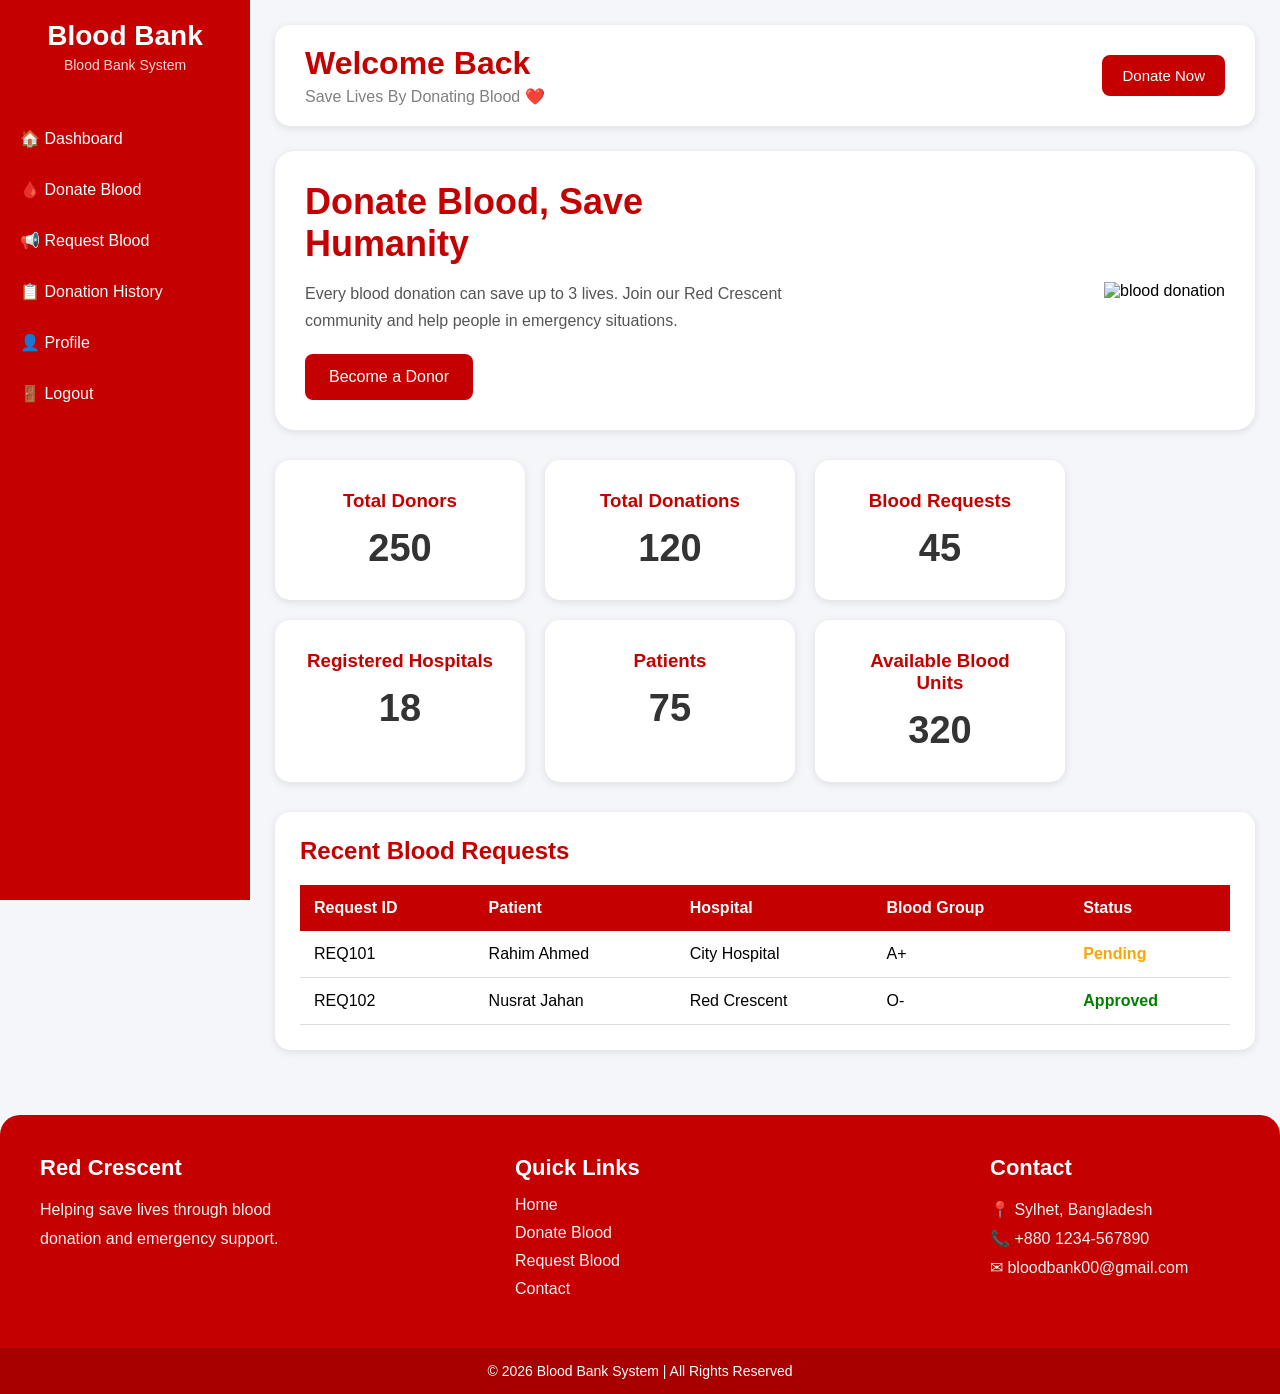
==== big data/index.html @ a2e609c9 "changes" ====
<!DOCTYPE html>
<html lang="en">
<head>
    <meta charset="UTF-8">
    <meta name="viewport" content="width=device-width, initial-scale=1.0">
    <title>Red Crescent Blood Bank</title>
    <link rel="stylesheet" href="styles.css">
</head>
<body>

<!-- SIDEBAR -->
<div class="sidebar">

    <div class="logo">
        <h2>Blood Bank</h2>
        <p>Blood Bank System</p>
    </div>

    <ul>
        <li><a href="#">🏠 Dashboard</a></li>
        <li><a href="#">🩸 Donate Blood</a></li>
        <li><a href="#">📢 Request Blood</a></li>
        <li><a href="#">📋 Donation History</a></li>
        <li><a href="#">👤 Profile</a></li>
        <li><a href="#">🚪 Logout</a></li>
    </ul>

</div>

<!-- MAIN CONTENT -->
<div class="main-content">

    <!-- TOPBAR -->
    <div class="topbar">
        <div>
            <h1>Welcome Back</h1>
            <p>Save Lives By Donating Blood ❤️</p>
        </div>

        <button class="donate-btn">Donate Now</button>
    </div>

    <!-- HERO SECTION -->
    <div class="hero">

        <div class="hero-text">
            <h2>Donate Blood, Save Humanity</h2>
            <p>
                Every blood donation can save up to 3 lives.
                Join our Red Crescent community and help people in emergency situations.
            </p>

            <button>Become a Donor</button>
        </div>

        <div class="hero-image">
            <img src="https://cdn-icons-png.flaticon.com/512/3209/3209265.png" alt="blood donation">
        </div>

    </div>

    <!-- CARDS -->
    <div class="cards">

    <div class="card">
        <h3>Total Donors</h3>
        <p>250</p>
    </div>

    <div class="card">
        <h3>Total Donations</h3>
        <p>120</p>
    </div>

    <div class="card">
        <h3>Blood Requests</h3>
        <p>45</p>
    </div>

    <div class="card">
        <h3>Registered Hospitals</h3>
        <p>18</p>
    </div>

    <div class="card">
        <h3>Patients</h3>
        <p>75</p>
    </div>

    <div class="card">
        <h3>Available Blood Units</h3>
        <p>320</p>
    </div>

</div>

<!-- RECENT REQUESTS -->

<div class="table-section">

    <h2>Recent Blood Requests</h2>

    <table>

        <tr>
            <th>Request ID</th>
            <th>Patient</th>
            <th>Hospital</th>
            <th>Blood Group</th>
            <th>Status</th>
        </tr>

        <tr>
            <td>REQ101</td>
            <td>Rahim Ahmed</td>
            <td>City Hospital</td>
            <td>A+</td>
            <td class="pending">Pending</td>
        </tr>

        <tr>
            <td>REQ102</td>
            <td>Nusrat Jahan</td>
            <td>Red Crescent</td>
            <td>O-</td>
            <td class="approved">Approved</td>
        </tr>

    </table>

</div>

</div>
<!-- FOOTER -->

<footer class="footer">

    <div class="footer-container">

        <div class="footer-box">
            <h3>Red Crescent</h3>
            <p>
                Helping save lives through blood donation and emergency support.
            </p>
        </div>

        <div class="footer-box">
            <h3>Quick Links</h3>

            <a href="#">Home</a>
            <a href="#">Donate Blood</a>
            <a href="#">Request Blood</a>
            <a href="#">Contact</a>
        </div>

        <div class="footer-box">
            <h3>Contact</h3>

            <p>📍 Sylhet, Bangladesh</p>
            <p>📞 +880 1234-567890</p>
            <p>✉ bloodbank00@gmail.com</p>
        </div>

    </div>

    <div class="footer-bottom">
        <p>© 2026 Blood Bank System | All Rights Reserved</p>
    </div>

</footer>
</body>
</html>
---- big data/styles.css ----
*{
    margin:0;
    padding:0;
    box-sizing:border-box;
    font-family:Arial, sans-serif;
}

body{
    background:#f5f6fa;
}

/* SIDEBAR */

.sidebar{
    position:fixed;
    width:250px;
    height:100%;
    background:#c40000;
    color:white;
    padding-top:20px;
}

.logo{
    text-align:center;
    margin-bottom:40px;
}

.logo h2{
    font-size:28px;
    margin-bottom:5px;
}

.logo p{
    font-size:14px;
    color:#ffd6d6;
}

.sidebar ul{
    list-style:none;
}

.sidebar ul li{
    padding:16px 20px;
    transition:0.3s;
}

.sidebar ul li:hover{
    background:#a80000;
}

.sidebar ul li a{
    color:white;
    text-decoration:none;
    font-size:16px;
    display:block;
}

/* MAIN CONTENT */

.main-content{
    margin-left:250px;
    padding:25px;
}

/* TOPBAR */

.topbar{
    background:white;
    padding:20px 30px;
    border-radius:15px;
    display:flex;
    justify-content:space-between;
    align-items:center;
    box-shadow:0 2px 8px rgba(0,0,0,0.1);
    margin-bottom:25px;
}

.topbar h1{
    color:#c40000;
    margin-bottom:5px;
}

.topbar p{
    color:gray;
}

.donate-btn{
    background:#c40000;
    color:white;
    border:none;
    padding:12px 20px;
    border-radius:8px;
    cursor:pointer;
    font-size:15px;
}

.donate-btn:hover{
    background:#a00000;
}

/* HERO SECTION */

.hero{
    background:white;
    border-radius:20px;
    padding:30px;
    display:flex;
    justify-content:space-between;
    align-items:center;
    margin-bottom:30px;
    box-shadow:0 2px 8px rgba(0,0,0,0.1);
    flex-wrap:wrap;
}

.hero-text{
    width:55%;
}

.hero-text h2{
    color:#c40000;
    font-size:36px;
    margin-bottom:15px;
}

.hero-text p{
    color:#555;
    line-height:1.7;
    margin-bottom:20px;
}

.hero-text button{
    background:#c40000;
    color:white;
    border:none;
    padding:14px 24px;
    border-radius:8px;
    cursor:pointer;
    font-size:16px;
}

.hero-text button:hover{
    background:#a00000;
}

.hero-image img{
    width:260px;
}

/* CARDS */

.cards{
    display:flex;
    gap:20px;
    flex-wrap:wrap;
}

.card{
    background:white;
    width:250px;
    padding:30px;
    border-radius:15px;
    text-align:center;
    box-shadow:0 2px 8px rgba(0,0,0,0.1);
    transition:0.3s;
}

.card:hover{
    transform:translateY(-5px);
}

.card h3{
    color:#c40000;
    margin-bottom:15px;
}

.card p{
    font-size:38px;
    font-weight:bold;
    color:#333;
}

/* RESPONSIVE */

@media(max-width:900px){

    .hero{
        flex-direction:column;
        text-align:center;
    }

    .hero-text{
        width:100%;
        margin-bottom:20px;
    }

    .topbar{
        flex-direction:column;
        gap:15px;
        text-align:center;
    }

}
/* FOOTER */

.footer{
    background:#c40000;
    color:white;
    margin-top:40px;
    border-radius:20px 20px 0 0;
    overflow:hidden;
}

.footer-container{
    display:flex;
    justify-content:space-between;
    flex-wrap:wrap;
    gap:30px;
    padding:40px;
}

.footer-box{
    width:250px;
}

.footer-box h3{
    margin-bottom:15px;
    font-size:22px;
}

.footer-box p{
    line-height:1.8;
    color:#f1f1f1;
}

.footer-box a{
    display:block;
    color:#f1f1f1;
    text-decoration:none;
    margin-bottom:10px;
    transition:0.3s;
}

.footer-box a:hover{
    color:#ffd6d6;
    padding-left:5px;
}

.footer-bottom{
    text-align:center;
    padding:15px;
    background:#a80000;
    font-size:14px;
}
/* TABLE SECTION */

.table-section{
    background:white;
    padding:25px;
    margin-top:30px;
    border-radius:15px;
    box-shadow:0 2px 8px rgba(0,0,0,0.1);
}

.table-section h2{
    margin-bottom:20px;
    color:#c40000;
}

table{
    width:100%;
    border-collapse:collapse;
}

table th{
    background:#c40000;
    color:white;
    padding:14px;
    text-align:left;
}

table td{
    padding:14px;
    border-bottom:1px solid #ddd;
}

.pending{
    color:orange;
    font-weight:bold;
}

.approved{
    color:green;
    font-weight:bold;
}
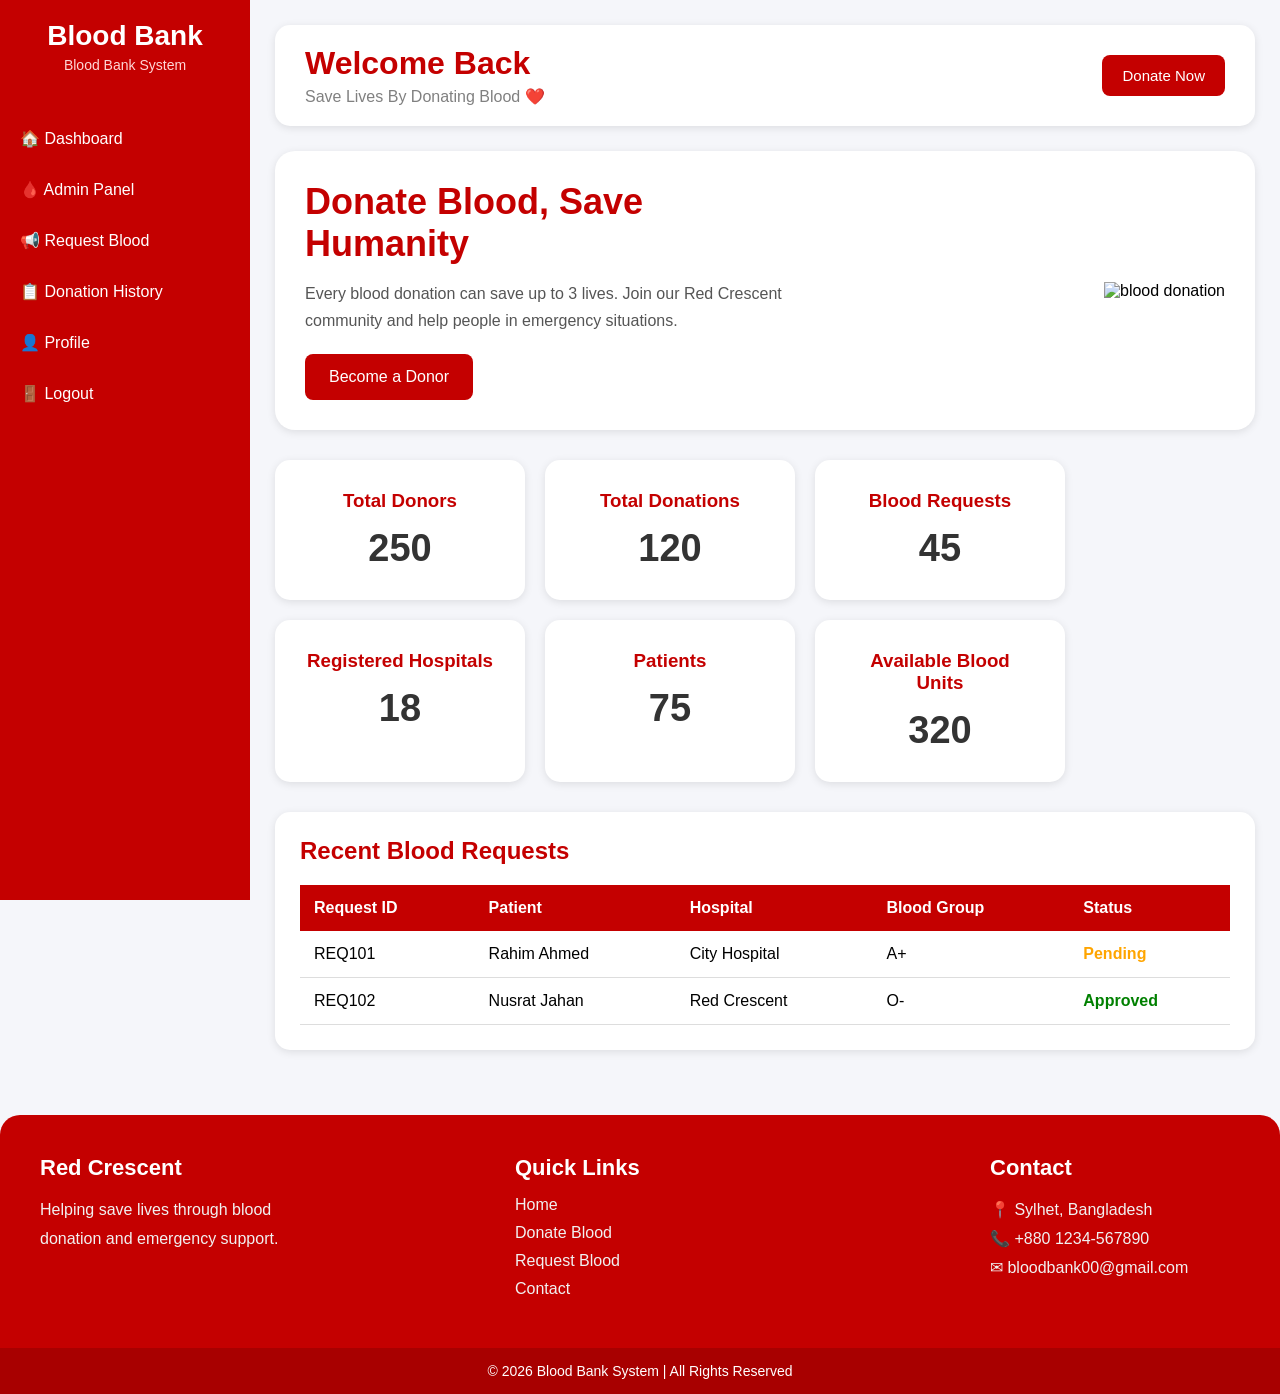
==== commit de835026: "add files" ====
--- a/big data/index.html
+++ b/big data/index.html
@@ -5,6 +5,7 @@
     <meta name="viewport" content="width=device-width, initial-scale=1.0">
     <title>Red Crescent Blood Bank</title>
     <link rel="stylesheet" href="styles.css">
+
 </head>
 <body>
 
@@ -18,8 +19,10 @@
 
     <ul>
         <li><a href="#">🏠 Dashboard</a></li>
-        <li><a href="#">🩸 Donate Blood</a></li>
-        <li><a href="#">📢 Request Blood</a></li>
+        <li><a href="admin.html">🩸 Admin Panel</a></li>
+        <li><a href="request.html">📢 Request Blood</a></li>
+        <!--<li><a href="#">🩸 Donate Blood</a></li>
+        <li><a href="#">📢 Request Blood</a></li> -->
         <li><a href="#">📋 Donation History</a></li>
         <li><a href="#">👤 Profile</a></li>
         <li><a href="#">🚪 Logout</a></li>
